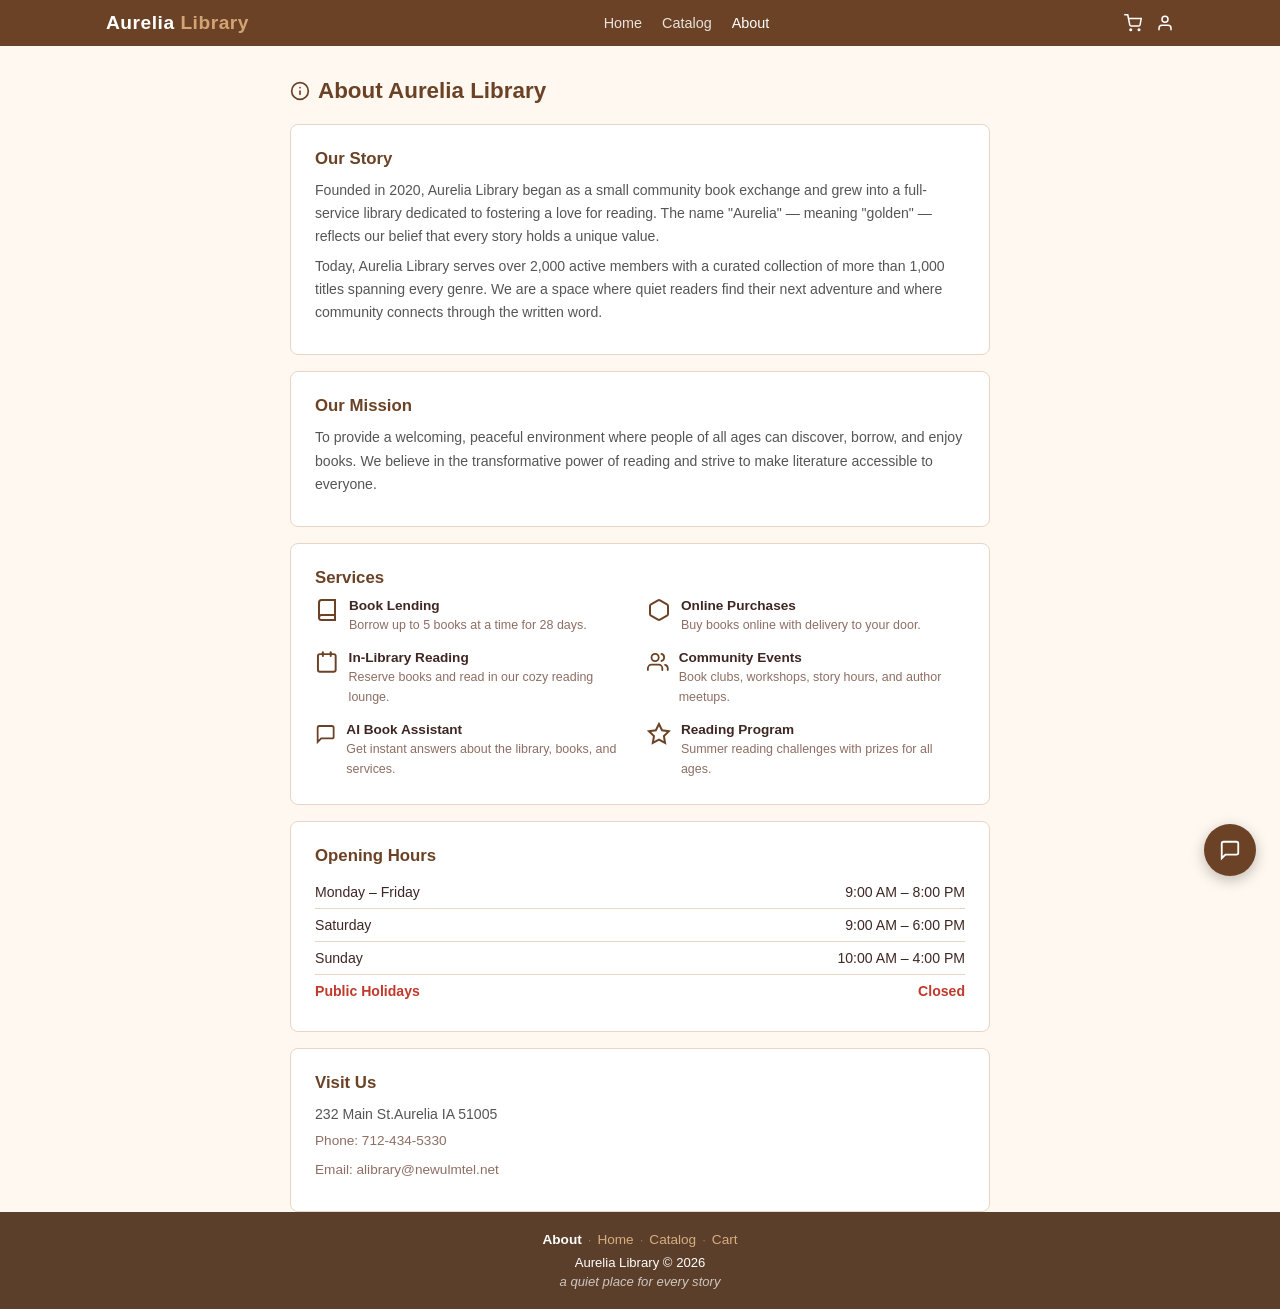
==== about.html @ d167af3d "adding an about us page , update settings" ====
<!DOCTYPE html>
<html lang="en">
<head>
  <meta charset="UTF-8">
  <meta name="viewport" content="width=device-width, initial-scale=1.0">
  <title>About - Aurelia Library</title>
  <link rel="stylesheet" href="css/style.css">
</head>
<body>

  <nav class="navbar">
    <div class="container">
      <a href="index.html" class="logo">Aurelia<span> Library</span></a>
      <ul class="nav-links">
        <li><a href="index.html">Home</a></li>
        <li><a href="catalog.html">Catalog</a></li>
        <li><a href="about.html" class="active">About</a></li>
      </ul>
      <div class="nav-icons">
        <a href="cart.html" class="icon-link">
          <svg width="18" height="18" viewBox="0 0 24 24" fill="none" stroke="currentColor" stroke-width="2" stroke-linecap="round"><circle cx="9" cy="21" r="1"/><circle cx="20" cy="21" r="1"/><path d="M1 1h4l2.68 13.39a2 2 0 0 0 2 1.61h9.72a2 2 0 0 0 2-1.61L23 6H6"/></svg>
          <span class="badge cart-badge" style="display:none">0</span>
        </a>
        <div id="userMenu"></div>
      </div>
    </div>
  </nav>

  <div class="container" style="padding-top:32px">
    <h2 class="page-title">
      <svg width="20" height="20" viewBox="0 0 24 24" fill="none" stroke="var(--primary)" stroke-width="2" stroke-linecap="round"><circle cx="12" cy="12" r="10"/><line x1="12" y1="16" x2="12" y2="12"/><line x1="12" y1="8" x2="12.01" y2="8"/></svg>
      About Aurelia Library
    </h2>

    <div class="about-wrap">
      <div class="card about-section">
        <h3>Our Story</h3>
        <p>Founded in 2020, Aurelia Library began as a small community book exchange and grew into a full-service library dedicated to fostering a love for reading. The name "Aurelia" — meaning "golden" — reflects our belief that every story holds a unique value.</p>
        <p>Today, Aurelia Library serves over 2,000 active members with a curated collection of more than 1,000 titles spanning every genre. We are a space where quiet readers find their next adventure and where community connects through the written word.</p>
      </div>

      <div class="card about-section">
        <h3>Our Mission</h3>
        <p>To provide a welcoming, peaceful environment where people of all ages can discover, borrow, and enjoy books. We believe in the transformative power of reading and strive to make literature accessible to everyone.</p>
      </div>

      <div class="card about-section">
        <h3>Services</h3>
        <div class="services-grid">
          <div class="service-item">
            <svg width="24" height="24" viewBox="0 0 24 24" fill="none" stroke="var(--primary)" stroke-width="2" stroke-linecap="round"><path d="M4 19.5A2.5 2.5 0 0 1 6.5 17H20"/><path d="M6.5 2H20v20H6.5A2.5 2.5 0 0 1 4 19.5v-15A2.5 2.5 0 0 1 6.5 2z"/></svg>
            <div><strong>Book Lending</strong><p>Borrow up to 5 books at a time for 28 days.</p></div>
          </div>
          <div class="service-item">
            <svg width="24" height="24" viewBox="0 0 24 24" fill="none" stroke="var(--primary)" stroke-width="2" stroke-linecap="round"><path d="M21 16V8a2 2 0 0 0-1-1.73l-7-4a2 2 0 0 0-2 0l-7 4A2 2 0 0 0 3 8v8a2 2 0 0 0 1 1.73l7 4a2 2 0 0 0 2 0l7-4A2 2 0 0 0 21 16z"/></svg>
            <div><strong>Online Purchases</strong><p>Buy books online with delivery to your door.</p></div>
          </div>
          <div class="service-item">
            <svg width="24" height="24" viewBox="0 0 24 24" fill="none" stroke="var(--primary)" stroke-width="2" stroke-linecap="round"><rect x="3" y="4" width="18" height="18" rx="2"/><line x1="16" y1="2" x2="16" y2="6"/><line x1="8" y1="2" x2="8" y2="6"/></svg>
            <div><strong>In-Library Reading</strong><p>Reserve books and read in our cozy reading lounge.</p></div>
          </div>
          <div class="service-item">
            <svg width="24" height="24" viewBox="0 0 24 24" fill="none" stroke="var(--primary)" stroke-width="2" stroke-linecap="round"><path d="M17 21v-2a4 4 0 0 0-4-4H5a4 4 0 0 0-4 4v2"/><circle cx="9" cy="7" r="4"/><path d="M23 21v-2a4 4 0 0 0-3-3.87"/><path d="M16 3.13a4 4 0 0 1 0 7.75"/></svg>
            <div><strong>Community Events</strong><p>Book clubs, workshops, story hours, and author meetups.</p></div>
          </div>
          <div class="service-item">
            <svg width="24" height="24" viewBox="0 0 24 24" fill="none" stroke="var(--primary)" stroke-width="2" stroke-linecap="round"><path d="M21 15a2 2 0 0 1-2 2H7l-4 4V5a2 2 0 0 1 2-2h14a2 2 0 0 1 2 2z"/></svg>
            <div><strong>AI Book Assistant</strong><p>Get instant answers about the library, books, and services.</p></div>
          </div>
          <div class="service-item">
            <svg width="24" height="24" viewBox="0 0 24 24" fill="none" stroke="var(--primary)" stroke-width="2"><polygon points="12 2 15.09 8.26 22 9.27 17 14.14 18.18 21.02 12 17.77 5.82 21.02 7 14.14 2 9.27 8.91 8.26 12 2"/></svg>
            <div><strong>Reading Program</strong><p>Summer reading challenges with prizes for all ages.</p></div>
          </div>
        </div>
      </div>

      <div class="card about-section">
        <h3>Opening Hours</h3>
        <div class="hours-list">
          <div class="hour-row"><span>Monday – Friday</span><span>9:00 AM – 8:00 PM</span></div>
          <div class="hour-row"><span>Saturday</span><span>9:00 AM – 6:00 PM</span></div>
          <div class="hour-row"><span>Sunday</span><span>10:00 AM – 4:00 PM</span></div>
          <div class="hour-row holiday"><span>Public Holidays</span><span>Closed</span></div>
        </div>
      </div>

      <div class="card about-section">
        <h3>Visit Us</h3>
        <p style="margin-bottom:4px">232 Main St.Aurelia IA 51005</p>
        <p style="color:var(--text-light);font-size:0.85rem">Phone: 712-434-5330</p>
        <p style="color:var(--text-light);font-size:0.85rem">Email: alibrary@newulmtel.net</p>
      </div>
    </div>
  </div>

  <footer class="footer">
    <div class="container">
      <div class="footer-links"><a href="about.html" class="active">About</a><span>&middot;</span><a href="index.html">Home</a><span>&middot;</span><a href="catalog.html">Catalog</a><span>&middot;</span><a href="cart.html">Cart</a></div>
      <p>Aurelia Library &copy; 2026</p>
      <p class="tagline">a quiet place for every story</p>
    </div>
  </footer>

  <button class="chat-fab" onclick="toggleChat()">
    <svg width="22" height="22" viewBox="0 0 24 24" fill="none" stroke="currentColor" stroke-width="2" stroke-linecap="round"><path d="M21 15a2 2 0 0 1-2 2H7l-4 4V5a2 2 0 0 1 2-2h14a2 2 0 0 1 2 2z"/></svg>
  </button>
  <div class="chat-popup" id="chatPopup">
    <div class="chat-popup-header">
      <svg width="16" height="16" viewBox="0 0 24 24" fill="none" stroke="currentColor" stroke-width="2" stroke-linecap="round"><path d="M21 15a2 2 0 0 1-2 2H7l-4 4V5a2 2 0 0 1 2-2h14a2 2 0 0 1 2 2z"/></svg>
      Aurelia AI
    </div>
    <div class="chat-popup-msgs" id="chatMsgs"></div>
    <div class="chat-popup-input">
      <input type="text" id="chatInput" placeholder="Ask anything..." onkeydown="if(event.key==='Enter')sendChatPopup()">
      <button onclick="sendChatPopup()">
        <svg width="16" height="16" viewBox="0 0 24 24" fill="none" stroke="currentColor" stroke-width="2" stroke-linecap="round"><line x1="22" y1="2" x2="11" y2="13"/><polygon points="22 2 15 22 11 13 2 9 22 2"/></svg>
      </button>
    </div>
  </div>

  <div id="toastBox"></div>
  <script src="js/app.js"></script>
</body>
</html>
---- css/style.css ----
* { margin: 0; padding: 0; box-sizing: border-box; }
:root {
  --primary: #6B4226;
  --primary-dark: #4A2C16;
  --secondary: #D4A574;
  --bg: #FFF8F0;
  --card: #FFFFFF;
  --text: #3E2723;
  --text-light: #8D6E63;
  --border: #E8D5C4;
  --success: #6B8E23;
  --danger: #C0392B;
  --shadow: 0 2px 8px rgba(62,39,35,0.1);
  --radius: 8px;
  --font: 'Segoe UI', Tahoma, sans-serif;
}
body { font-family: var(--font); background: var(--bg); color: var(--text); min-height: 100vh; display: flex; flex-direction: column; }
a { text-decoration: none; color: inherit; }
.container { max-width: 1100px; margin: 0 auto; padding: 0 16px; }

/* Navbar */
.navbar { background: var(--primary); color: #fff; padding: 12px 0; position: sticky; top: 0; z-index: 100; }
.navbar .container { display: flex; align-items: center; justify-content: space-between; }
.logo { font-size: 1.2rem; font-weight: 700; letter-spacing: 0.5px; }
.logo span { color: var(--secondary); }
.nav-links { display: flex; gap: 20px; list-style: none; font-size: 0.9rem; }
.nav-links a { display: inline-flex; align-items: center; gap: 5px; opacity: 0.85; transition: opacity 0.2s; }
.nav-links a:hover, .nav-links a.active { opacity: 1; }
.nav-icons { display: flex; align-items: center; gap: 14px; position: relative; }
.nav-icons a.icon-link { display: flex; align-items: center; position: relative; }
#userMenu { position: relative; cursor: pointer; }
#userMenu .user-btn { font-size: 0.85rem; display: flex; align-items: center; gap: 4px; }
#userMenu .dropdown { position: absolute; right: 0; top: 100%; margin-top: 8px; background: var(--card); border: 1px solid var(--border); border-radius: var(--radius); box-shadow: var(--shadow); min-width: 150px; display: none; z-index: 200; }
#userMenu .dropdown.show { display: block; }
#userMenu .dropdown a { display: flex; align-items: center; gap: 6px; padding: 8px 14px; color: var(--text); font-size: 0.85rem; }
#userMenu .dropdown a:hover { background: var(--bg); }
#userMenu .dropdown hr { border: none; border-top: 1px solid var(--border); }

/* Hero */
.hero { background: linear-gradient(135deg, var(--primary), var(--primary-dark)); color: #fff; padding: 48px 0; text-align: center; border-radius: 0 0 40px 40px; margin-bottom: 32px; }
.hero h1 { font-size: 2rem; margin-bottom: 6px; }
.hero h1 span { color: var(--secondary); }
.hero .tagline { font-style: italic; font-size: 0.95rem; opacity: 0.8; margin-bottom: 18px; }
.hero p { font-size: 0.95rem; opacity: 0.85; margin-bottom: 20px; }
.hero-btns { display: flex; gap: 12px; justify-content: center; flex-wrap: wrap; }

/* Buttons */
.btn { display: inline-flex; align-items: center; gap: 6px; padding: 10px 20px; border: none; border-radius: var(--radius); font-size: 0.85rem; cursor: pointer; transition: all 0.2s; font-family: var(--font); }
.btn-primary { background: var(--primary); color: #fff; }
.btn-primary:hover { background: var(--primary-dark); }
.btn-secondary { background: var(--secondary); color: var(--text); }
.btn-secondary:hover { opacity: 0.85; }
.btn-outline { background: transparent; border: 1.5px solid var(--primary); color: var(--primary); }
.btn-outline:hover { background: var(--primary); color: #fff; }
.btn-sm { padding: 6px 14px; font-size: 0.78rem; }
.btn-block { width: 100%; justify-content: center; }

/* Card */
.card { background: var(--card); border: 1px solid var(--border); border-radius: var(--radius); overflow: hidden; transition: transform 0.2s, box-shadow 0.2s; }
.card:hover { transform: translateY(-2px); box-shadow: var(--shadow); }

/* Book Grid */
.book-grid { display: grid; grid-template-columns: repeat(5, 1fr); gap: 16px; }
.book-card .card-img { width: 100%; aspect-ratio: 2/3; object-fit: cover; display: block; background: var(--border); }
.book-card .card-body { padding: 10px 12px 14px; }
.book-card .card-body h4 { font-size: 0.85rem; margin-bottom: 2px; }
.book-card .card-body .author { font-size: 0.75rem; color: var(--text-light); margin-bottom: 4px; }
.book-card .card-body .price { font-size: 0.9rem; font-weight: 600; color: var(--primary); }
.book-card .card-body .status { font-size: 0.72rem; margin-top: 4px; }
.book-card .card-body .avail { color: var(--success); }
.book-card .card-body .unavail { color: var(--danger); }
.book-card .card-actions { display: flex; gap: 6px; padding: 0 12px 12px; flex-wrap: wrap; }
.book-card-sm .card-actions { display: none; }
.book-card-sm .card-body { padding: 8px 10px 10px; }
.book-card-sm .card-body h4 { font-size: 0.78rem; }
.book-card-sm .card-body .author { font-size: 0.7rem; }
.book-card-sm .card-body .price { font-size: 0.8rem; }
.book-card-sm .card-body .status { display: none; }

/* Activity Cards */
.activity-grid { display: grid; grid-template-columns: repeat(auto-fill, minmax(300px, 1fr)); gap: 14px; margin-bottom: 36px; }
.activity-card { display: flex; align-items: flex-start; gap: 14px; padding: 16px; }
.activity-card .act-icon { flex-shrink: 0; width: 38px; height: 38px; display: flex; align-items: center; justify-content: center; background: var(--bg); border-radius: var(--radius); color: var(--primary); }
.activity-card .act-body { flex: 1; }
.activity-card .act-body h4 { font-size: 0.9rem; margin-bottom: 4px; }
.activity-card .act-desc { font-size: 0.78rem; color: var(--text-light); margin-bottom: 6px; line-height: 1.4; }
.activity-card .act-meta { font-size: 0.75rem; color: var(--text-light); display: flex; align-items: center; gap: 4px; }
.activity-card .act-action { flex-shrink: 0; align-self: center; }

/* Section Titles */
.section-title { font-size: 1.2rem; font-weight: 700; color: var(--primary); margin-bottom: 14px; display: flex; align-items: center; gap: 8px; }
.section-title svg { color: var(--secondary); }

/* Page Title */
.page-title { font-size: 1.4rem; margin-bottom: 20px; color: var(--primary); display: flex; align-items: center; gap: 8px; }

/* Forms */
.form-group { margin-bottom: 14px; }
.form-group label { display: block; font-size: 0.82rem; font-weight: 600; margin-bottom: 4px; color: var(--text); }
.form-group input, .form-group select { width: 100%; padding: 10px 12px; border: 1.5px solid var(--border); border-radius: var(--radius); font-size: 0.85rem; font-family: var(--font); background: var(--card); transition: border 0.2s; }
.form-group input:focus, .form-group select:focus { outline: none; border-color: var(--primary); }

/* Auth */
.auth-wrap { max-width: 400px; margin: 40px auto; }
.auth-wrap .card { padding: 28px; }
.auth-wrap h2 { margin-bottom: 4px; color: var(--primary); display: flex; align-items: center; gap: 8px; }
.auth-wrap .sub { color: var(--text-light); font-size: 0.82rem; margin-bottom: 20px; }
.auth-wrap .switch { text-align: center; margin-top: 14px; font-size: 0.82rem; }
.auth-wrap .switch a { color: var(--primary); font-weight: 600; }

/* Book Detail */
.detail-wrap { display: grid; grid-template-columns: 280px 1fr; gap: 28px; max-width: 800px; margin: 0 auto; }
.detail-wrap img { width: 100%; border-radius: var(--radius); background: var(--border); }
.detail-info h2 { font-size: 1.4rem; margin-bottom: 4px; }
.detail-info .author { color: var(--text-light); font-size: 0.95rem; margin-bottom: 8px; }
.detail-info .meta { font-size: 0.82rem; color: var(--text-light); margin-bottom: 12px; }
.detail-info .desc { font-size: 0.85rem; line-height: 1.6; margin-bottom: 16px; color: #555; }
.detail-info .price { font-size: 1.2rem; font-weight: 700; color: var(--primary); margin-bottom: 14px; }
.detail-info .actions { display: flex; gap: 10px; flex-wrap: wrap; }

/* Cart & Reservation Lists */
.item-list { display: flex; flex-direction: column; gap: 10px; }
.item-row { display: flex; gap: 12px; align-items: center; background: var(--card); border: 1px solid var(--border); border-radius: var(--radius); padding: 12px 14px; }
.item-row img { width: 45px; height: 65px; object-fit: cover; border-radius: 4px; background: var(--border); }
.item-row .item-info { flex: 1; }
.item-row .item-info h4 { font-size: 0.85rem; }
.item-row .item-info p { font-size: 0.78rem; color: var(--text-light); }
.item-row .item-qty { display: flex; align-items: center; gap: 6px; }
.item-row .item-qty button { background: var(--bg); border: 1px solid var(--border); border-radius: 4px; padding: 2px 8px; cursor: pointer; font-size: 0.85rem; }
.item-row .item-qty span { min-width: 20px; text-align: center; }
.item-row .item-price { font-weight: 600; min-width: 60px; text-align: right; font-size: 0.85rem; }
.item-row .item-remove { background: none; border: none; cursor: pointer; opacity: 0.4; transition: opacity 0.2s; display: flex; }
.item-row .item-remove:hover { opacity: 1; }
.cart-summary { max-width: 280px; margin-left: auto; padding: 18px; background: var(--card); border: 1px solid var(--border); border-radius: var(--radius); margin-top: 18px; }
.cart-summary h3 { margin-bottom: 10px; font-size: 1rem; }
.cart-summary .row { display: flex; justify-content: space-between; margin-bottom: 6px; font-size: 0.85rem; }
.cart-summary .total { font-weight: 700; font-size: 1rem; border-top: 1px solid var(--border); padding-top: 8px; margin-top: 8px; }

/* Checkout Modal */
.modal { display: none; position: fixed; inset: 0; z-index: 500; align-items: center; justify-content: center; }
.modal-overlay { position: absolute; inset: 0; background: rgba(0,0,0,0.4); }
.modal-content { position: relative; background: var(--card); border-radius: var(--radius); padding: 28px; width: 90%; max-width: 480px; max-height: 90vh; overflow-y: auto; box-shadow: 0 8px 30px rgba(0,0,0,0.2); }
.modal-content h2 { font-size: 1.2rem; color: var(--primary); margin-bottom: 16px; display: flex; align-items: center; gap: 8px; }
.modal-content .form-row { display: grid; grid-template-columns: 1fr 1fr; gap: 12px; }
.modal-close { position: absolute; top: 12px; right: 14px; background: none; border: none; cursor: pointer; opacity: 0.5; }
.modal-close:hover { opacity: 1; }

/* Floating Chat */
.chat-fab { position: fixed; bottom: 24px; right: 24px; width: 52px; height: 52px; border-radius: 50%; background: var(--primary); color: #fff; border: none; cursor: pointer; box-shadow: 0 4px 14px rgba(0,0,0,0.25); display: flex; align-items: center; justify-content: center; z-index: 400; transition: transform 0.2s; }
.chat-fab:hover { transform: scale(1.08); }
.chat-popup { position: fixed; bottom: 88px; right: 24px; width: 340px; height: 440px; background: var(--card); border: 1px solid var(--border); border-radius: var(--radius); box-shadow: 0 8px 30px rgba(0,0,0,0.2); display: none; flex-direction: column; z-index: 400; overflow: hidden; }
.chat-popup-header { background: var(--primary); color: #fff; padding: 12px 16px; font-size: 0.9rem; font-weight: 600; display: flex; align-items: center; gap: 8px; }
.chat-popup-msgs { flex: 1; padding: 12px; overflow-y: auto; display: flex; flex-direction: column; gap: 8px; }
.chat-popup-msgs .msg { max-width: 85%; padding: 8px 12px; border-radius: 10px; font-size: 0.82rem; line-height: 1.4; }
.chat-popup-msgs .bot { align-self: flex-start; background: var(--bg); border-bottom-left-radius: 3px; }
.chat-popup-msgs .user { align-self: flex-end; background: var(--primary); color: #fff; border-bottom-right-radius: 3px; }
.chat-popup-input { display: flex; border-top: 1px solid var(--border); }
.chat-popup-input input { flex: 1; border: none; padding: 12px 14px; font-size: 0.85rem; font-family: var(--font); }
.chat-popup-input input:focus { outline: none; }
.chat-popup-input button { background: var(--primary); color: #fff; border: none; padding: 0 16px; cursor: pointer; display: flex; align-items: center; }

/* Settings */
.settings-wrap { max-width: 500px; margin: 0 auto; }
.settings-wrap .card { padding: 28px; }
.settings-wrap h2 { margin-bottom: 4px; color: var(--primary); display: flex; align-items: center; gap: 8px; }

/* Footer */
.footer { background: var(--primary-dark); color: #fff; padding: 20px 0; text-align: center; margin-top: auto; font-size: 0.82rem; opacity: 0.9; }
.footer .tagline { opacity: 0.7; font-style: italic; margin-top: 4px; }
.footer-links { margin-bottom: 8px; display: flex; justify-content: center; gap: 6px; flex-wrap: wrap; }
.footer-links a { color: #D4A574; text-decoration: none; font-size: 0.85rem; transition: color .2s; }
.footer-links a:hover { color: #fff; text-decoration: underline; }
.footer-links a.active { color: #fff; font-weight: 600; }
.footer-links span { color: rgba(255,255,255,0.3); }

/* Toast */
#toastBox { position: fixed; bottom: 20px; left: 50%; transform: translateX(-50%); z-index: 999; display: flex; flex-direction: column; gap: 8px; align-items: center; pointer-events: none; }
.toast { background: var(--card); border: 1px solid var(--border); border-radius: var(--radius); padding: 10px 20px; font-size: 0.82rem; box-shadow: 0 4px 12px rgba(0,0,0,0.15); animation: slideUp 0.3s ease; pointer-events: auto; }
.toast.error { border-left: 4px solid var(--danger); }
.toast.success { border-left: 4px solid var(--success); }
@keyframes slideUp { from { transform: translateY(20px); opacity: 0; } to { transform: translateY(0); opacity: 1; } }

/* Filter */
.filter-bar { display: flex; gap: 10px; margin-bottom: 20px; flex-wrap: wrap; }
.filter-bar input { flex: 1; min-width: 200px; padding: 10px 14px; border: 1.5px solid var(--border); border-radius: var(--radius); font-size: 0.85rem; }
.filter-bar input:focus { outline: none; border-color: var(--primary); }
.filter-bar select { padding: 10px 14px; border: 1.5px solid var(--border); border-radius: var(--radius); font-size: 0.85rem; background: var(--card); }

/* Empty */
.empty { text-align: center; padding: 40px 20px; color: var(--text-light); }
.empty p { font-size: 1rem; margin-bottom: 14px; }

/* Profile */
.profile-wrap { max-width: 700px; margin: 0 auto; display: grid; grid-template-columns: 1fr 1.5fr; gap: 20px; }
.profile-card { text-align: center; padding: 32px 20px; }
.profile-avatar { width: 72px; height: 72px; border-radius: 50%; background: var(--primary); color: #fff; display: flex; align-items: center; justify-content: center; font-size: 1.4rem; font-weight: 700; margin: 0 auto 12px; }
.profile-card h2 { font-size: 1.2rem; margin-bottom: 2px; }
.profile-email { color: var(--text-light); font-size: 0.82rem; margin-bottom: 10px; }
.profile-badge { display: inline-block; background: var(--success); color: #fff; font-size: 0.72rem; padding: 3px 12px; border-radius: 20px; margin-bottom: 6px; }
.profile-joined { font-size: 0.75rem; color: var(--text-light); margin-bottom: 16px; }
.profile-stats { display: flex; justify-content: center; gap: 24px; margin-bottom: 12px; }
.profile-stats .stat { text-align: center; }
.profile-stats .stat-num { font-size: 1.2rem; font-weight: 700; color: var(--primary); }
.profile-stats .stat-lbl { font-size: 0.72rem; color: var(--text-light); }
.profile-activity.card { padding: 24px; }
.profile-activity h3 { font-size: 1rem; margin-bottom: 14px; color: var(--primary); }
.activity-list { display: flex; flex-direction: column; gap: 12px; }
.activity-item { display: flex; align-items: flex-start; gap: 10px; font-size: 0.85rem; line-height: 1.4; }
.act-dot { width: 8px; height: 8px; border-radius: 50%; background: var(--secondary); margin-top: 5px; flex-shrink: 0; }
.act-date { display: block; font-size: 0.72rem; color: var(--text-light); }

/* History Table */
.table-wrap { overflow-x: auto; }
.history-table { width: 100%; border-collapse: collapse; font-size: 0.82rem; background: var(--card); border-radius: var(--radius); overflow: hidden; border: 1px solid var(--border); }
.history-table th { background: var(--primary); color: #fff; padding: 10px 14px; text-align: left; font-weight: 600; font-size: 0.78rem; letter-spacing: 0.5px; }
.history-table td { padding: 10px 14px; border-bottom: 1px solid var(--border); }
.history-table tr:last-child td { border-bottom: none; }
.history-table tr:hover td { background: var(--bg); }
.status-badge { display: inline-block; font-size: 0.7rem; padding: 2px 10px; border-radius: 12px; font-weight: 600; }
.badge-success { background: #e8f5e9; color: #2e7d32; }
.badge-warn { background: #fff3e0; color: #e65100; }

/* About Page */
.about-wrap { max-width: 700px; margin: 0 auto; display: flex; flex-direction: column; gap: 16px; }
.about-section { padding: 24px; }
.about-section h3 { font-size: 1.05rem; color: var(--primary); margin-bottom: 10px; }
.about-section p { font-size: 0.88rem; line-height: 1.65; color: #555; margin-bottom: 6px; }
.services-grid { display: grid; grid-template-columns: 1fr 1fr; gap: 14px; }
.service-item { display: flex; align-items: flex-start; gap: 10px; font-size: 0.85rem; }
.service-item strong { display: block; margin-bottom: 2px; }
.service-item p { font-size: 0.78rem; color: var(--text-light); margin: 0; }
.hours-list { }
.hour-row { display: flex; justify-content: space-between; padding: 8px 0; border-bottom: 1px solid var(--border); font-size: 0.88rem; }
.hour-row:last-child { border-bottom: none; }
.hour-row.holiday { color: var(--danger); font-weight: 600; }

/* Responsive */
@media (max-width: 768px) {
  .nav-links { gap: 12px; font-size: 0.78rem; }
  .book-grid { grid-template-columns: repeat(3, 1fr); gap: 12px; }
  .detail-wrap { grid-template-columns: 1fr; }
  .detail-wrap img { max-width: 220px; }
  .hero h1 { font-size: 1.5rem; }
  .activity-grid { grid-template-columns: 1fr; }
  .chat-popup { width: 300px; height: 380px; right: 12px; bottom: 80px; }
  .chat-fab { right: 12px; bottom: 20px; }
  .modal-content .form-row { grid-template-columns: 1fr; }
}
@media (max-width: 480px) {
  .nav-links { gap: 8px; font-size: 0.72rem; }
  .book-grid { grid-template-columns: repeat(2, 1fr); gap: 10px; }
  .book-grid .card-actions { flex-direction: column; }
  .filter-bar { flex-direction: column; }
  .chat-popup { width: calc(100% - 24px); right: 12px; }
}
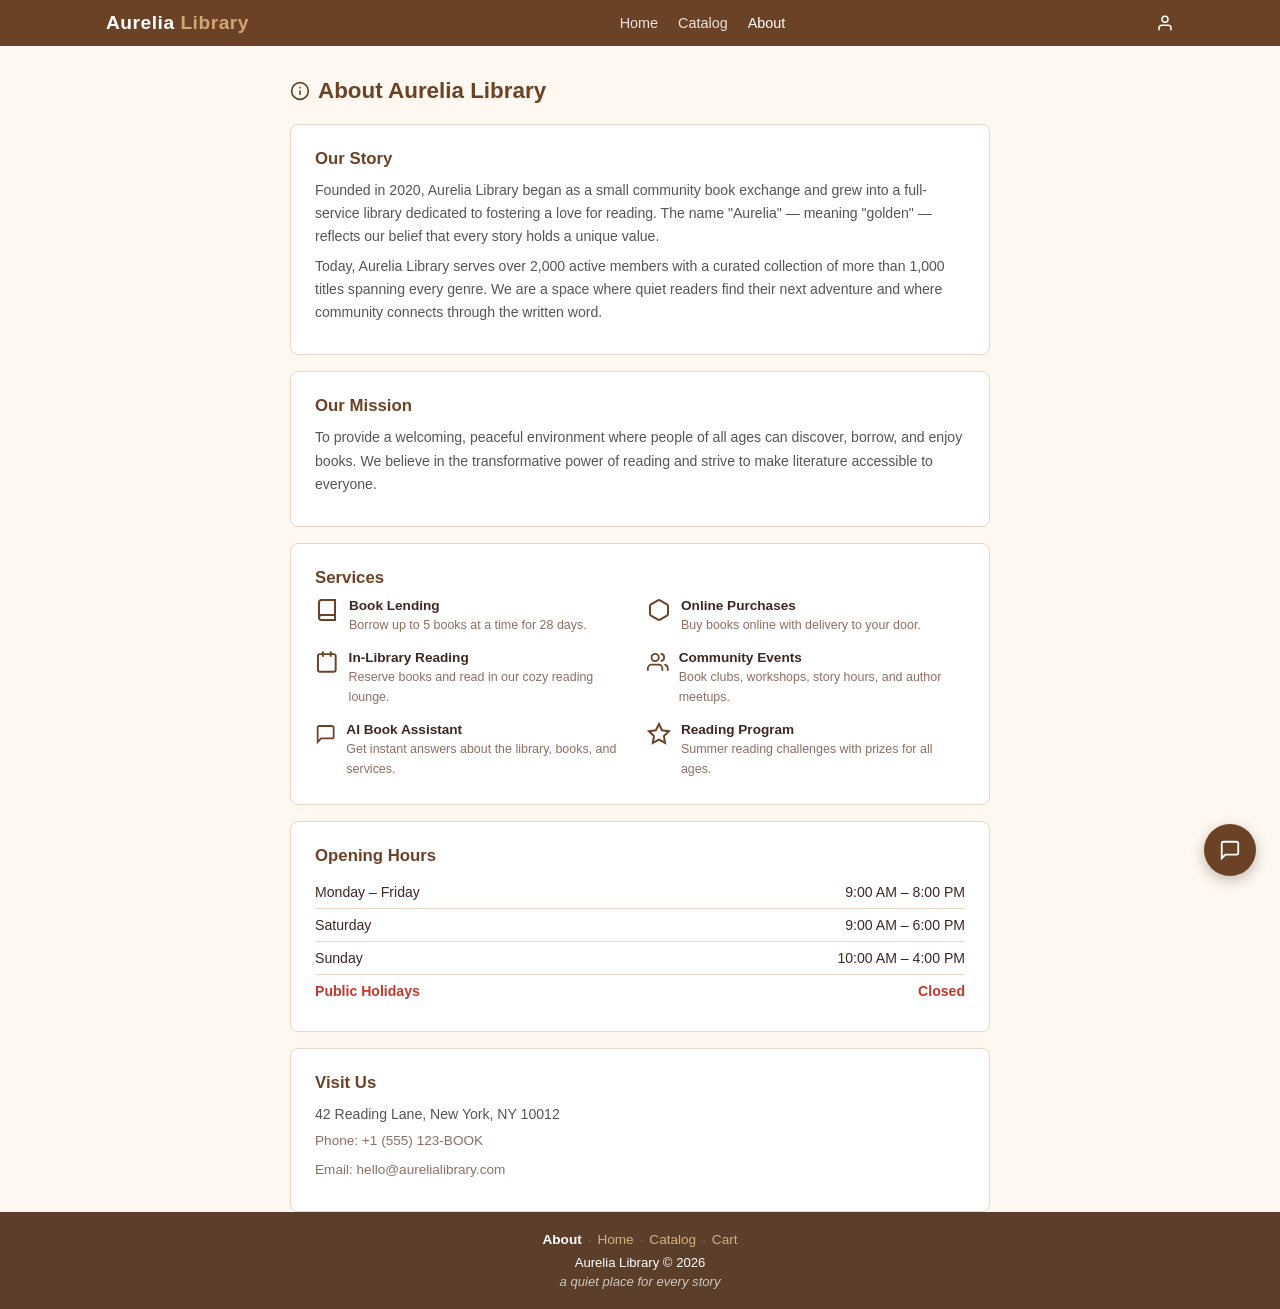
==== commit c9fd13bc: "remove cart for non logged in users" ====
--- a/about.html
+++ b/about.html
@@ -17,10 +17,6 @@
         <li><a href="about.html" class="active">About</a></li>
       </ul>
       <div class="nav-icons">
-        <a href="cart.html" class="icon-link">
-          <svg width="18" height="18" viewBox="0 0 24 24" fill="none" stroke="currentColor" stroke-width="2" stroke-linecap="round"><circle cx="9" cy="21" r="1"/><circle cx="20" cy="21" r="1"/><path d="M1 1h4l2.68 13.39a2 2 0 0 0 2 1.61h9.72a2 2 0 0 0 2-1.61L23 6H6"/></svg>
-          <span class="badge cart-badge" style="display:none">0</span>
-        </a>
         <div id="userMenu"></div>
       </div>
     </div>
@@ -86,9 +82,9 @@
 
       <div class="card about-section">
         <h3>Visit Us</h3>
-        <p style="margin-bottom:4px">232 Main St.Aurelia IA 51005</p>
-        <p style="color:var(--text-light);font-size:0.85rem">Phone: 712-434-5330</p>
-        <p style="color:var(--text-light);font-size:0.85rem">Email: alibrary@newulmtel.net</p>
+        <p style="margin-bottom:4px">42 Reading Lane, New York, NY 10012</p>
+        <p style="color:var(--text-light);font-size:0.85rem">Phone: +1 (555) 123-BOOK</p>
+        <p style="color:var(--text-light);font-size:0.85rem">Email: hello@aurelialibrary.com</p>
       </div>
     </div>
   </div>
